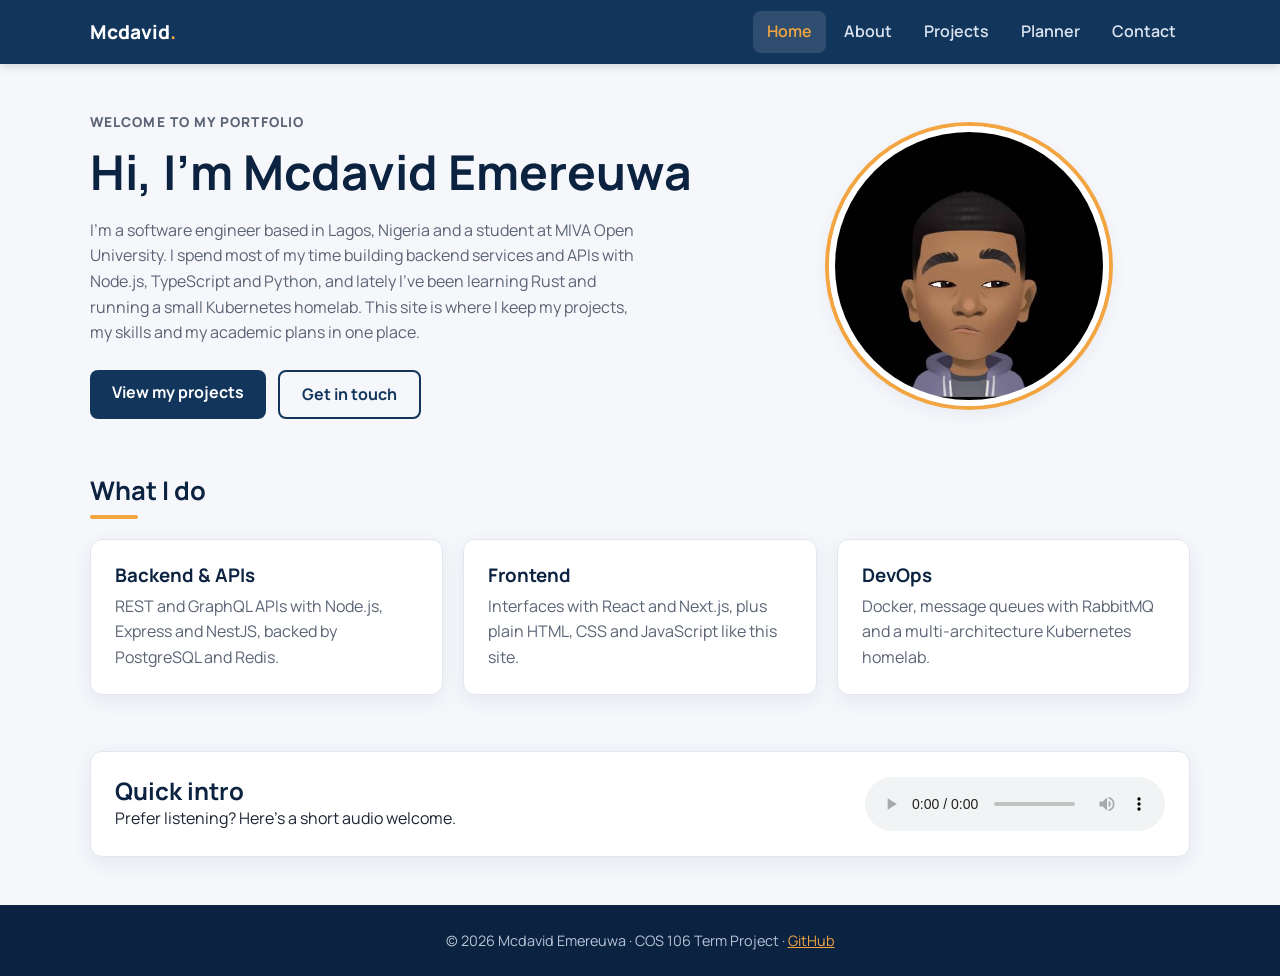
==== index.html @ a4d18cee "Add COS 106 student portfolio and academic planner Multi-page responsive site (home, about, projects" ====
<!DOCTYPE html>
<html lang="en">
<head>
  <meta charset="UTF-8">
  <meta name="viewport" content="width=device-width, initial-scale=1.0">
  <meta name="description" content="Mcdavid Emereuwa - student portfolio and academic planner">
  <title>Home | Mcdavid Emereuwa</title>
  <link rel="preconnect" href="https://fonts.googleapis.com">
  <link rel="preconnect" href="https://fonts.gstatic.com" crossorigin>
  <link href="https://fonts.googleapis.com/css2?family=Manrope:wght@400;600;700;800&display=swap" rel="stylesheet">
  <link rel="stylesheet" href="css/style.css">
</head>
<body>
  <header class="site-header">
    <nav class="nav container" aria-label="Main navigation">
      <a href="index.html" class="logo">Mcdavid<span>.</span></a>
      <button class="nav-toggle" aria-label="Toggle menu" aria-expanded="false">&#9776;</button>
      <ul class="nav-links">
        <li><a href="index.html" aria-current="page">Home</a></li>
        <li><a href="about.html">About</a></li>
        <li><a href="projects.html">Projects</a></li>
        <li><a href="planner.html">Planner</a></li>
        <li><a href="contact.html">Contact</a></li>
      </ul>
    </nav>
  </header>

  <main class="container">
    <section class="hero">
      <div class="hero-text">
        <p class="eyebrow">Welcome to my portfolio</p>
        <h1>Hi, I'm Mcdavid Emereuwa</h1>
        <p>
          I'm a software engineer based in Lagos, Nigeria and a student at MIVA Open University.
          I spend most of my time building backend services and APIs with Node.js, TypeScript and
          Python, and lately I've been learning Rust and running a small Kubernetes homelab.
          This site is where I keep my projects, my skills and my academic plans in one place.
        </p>
        <div class="hero-actions">
          <a href="projects.html" class="btn">View my projects</a>
          <a href="contact.html" class="btn btn-outline">Get in touch</a>
        </div>
      </div>
      <figure class="hero-photo">
        <img src="images/avatar.jpg" alt="Photo of Mcdavid Emereuwa">
      </figure>
    </section>

    <section>
      <h2 class="section-title">What I do</h2>
      <div class="highlights">
        <article class="card">
          <h3>Backend &amp; APIs</h3>
          <p>REST and GraphQL APIs with Node.js, Express and NestJS, backed by PostgreSQL and Redis.</p>
        </article>
        <article class="card">
          <h3>Frontend</h3>
          <p>Interfaces with React and Next.js, plus plain HTML, CSS and JavaScript like this site.</p>
        </article>
        <article class="card">
          <h3>DevOps</h3>
          <p>Docker, message queues with RabbitMQ and a multi-architecture Kubernetes homelab.</p>
        </article>
      </div>
    </section>

    <section class="card intro-audio">
      <div>
        <h2>Quick intro</h2>
        <p>Prefer listening? Here's a short audio welcome.</p>
      </div>
      <audio controls preload="metadata">
        <source src="media/intro.m4a" type="audio/mp4">
        Your browser does not support the audio element.
      </audio>
    </section>
  </main>

  <footer class="site-footer">
    <p>&copy; <span id="year"></span> Mcdavid Emereuwa &middot; COS 106 Term Project &middot;
      <a href="https://github.com/Mcdavid95" target="_blank" rel="noopener">GitHub</a></p>
  </footer>

  <script src="js/main.js"></script>
</body>
</html>
---- css/style.css ----
/* ---------- variables ---------- */
:root {
  --navy: #12355b;
  --navy-dark: #0b2240;
  --accent: #f2a541;
  --bg: #f6f7fb;
  --card: #ffffff;
  --text: #1d2433;
  --muted: #5b6475;
  --line: #e2e6ef;
  --success: #2e8b57;
  --danger: #d64545;
  --radius: 12px;
  --shadow: 0 6px 20px rgba(18, 53, 91, 0.08);
}

/* ---------- base ---------- */
* {
  box-sizing: border-box;
  margin: 0;
  padding: 0;
}

html {
  scroll-behavior: smooth;
}

body {
  font-family: 'Manrope', system-ui, -apple-system, sans-serif;
  color: var(--text);
  background: var(--bg);
  line-height: 1.6;
  min-height: 100vh;
  display: grid;
  grid-template-rows: auto 1fr auto;
}

img {
  max-width: 100%;
  display: block;
}

a {
  color: var(--navy);
}

h1,
h2,
h3 {
  line-height: 1.25;
  color: var(--navy-dark);
}

.container {
  width: min(1100px, 100% - 32px);
  margin-inline: auto;
}

main {
  padding-block: 48px;
  animation: fadeUp 0.5s ease both;
}

section + section {
  margin-top: 56px;
}

.section-title {
  font-size: 1.6rem;
  margin-bottom: 20px;
}

.section-title::after {
  content: '';
  display: block;
  width: 48px;
  height: 4px;
  margin-top: 8px;
  border-radius: 4px;
  background: var(--accent);
}

.page-intro {
  max-width: 640px;
  margin-bottom: 32px;
  color: var(--muted);
}

/* ---------- header + nav ---------- */
.site-header {
  position: sticky;
  top: 0;
  z-index: 10;
  background: var(--navy);
  box-shadow: 0 2px 10px rgba(0, 0, 0, 0.15);
}

.nav {
  display: grid;
  grid-template-columns: auto 1fr;
  align-items: center;
  gap: 16px;
  min-height: 64px;
}

.logo {
  color: #fff;
  font-weight: 800;
  font-size: 1.2rem;
  text-decoration: none;
}

.logo span {
  color: var(--accent);
}

.nav-links {
  list-style: none;
  display: flex;
  justify-content: flex-end;
  gap: 4px;
}

.nav-links a {
  display: block;
  padding: 8px 14px;
  border-radius: 8px;
  color: #dbe4f0;
  text-decoration: none;
  font-weight: 600;
  transition: background 0.2s ease, color 0.2s ease;
}

.nav-links a:hover,
.nav-links a[aria-current='page'] {
  background: rgba(255, 255, 255, 0.12);
  color: var(--accent);
}

.nav-toggle {
  display: none;
  justify-self: end;
  background: none;
  border: 2px solid rgba(255, 255, 255, 0.4);
  border-radius: 8px;
  color: #fff;
  font-size: 1.2rem;
  padding: 4px 10px;
  cursor: pointer;
}

/* ---------- buttons ---------- */
.btn {
  display: inline-block;
  padding: 10px 22px;
  border: none;
  border-radius: 8px;
  background: var(--navy);
  color: #fff;
  font: inherit;
  font-weight: 700;
  text-decoration: none;
  cursor: pointer;
  transition: transform 0.2s ease, background 0.2s ease;
}

.btn:hover {
  background: var(--navy-dark);
  transform: translateY(-2px);
}

.btn-accent {
  background: var(--accent);
  color: var(--navy-dark);
}

.btn-accent:hover {
  background: #e8952a;
}

.btn-outline {
  background: transparent;
  color: var(--navy);
  border: 2px solid var(--navy);
}

.btn-outline:hover {
  background: var(--navy);
  color: #fff;
}

/* ---------- cards ---------- */
.card {
  background: var(--card);
  border: 1px solid var(--line);
  border-radius: var(--radius);
  box-shadow: var(--shadow);
  padding: 24px;
}

/* ---------- home ---------- */
.hero {
  display: grid;
  grid-template-columns: 1.4fr 1fr;
  grid-template-areas: 'text photo';
  align-items: center;
  gap: 40px;
}

.hero-text {
  grid-area: text;
}

.hero-photo {
  grid-area: photo;
  justify-self: center;
}

.hero-photo img {
  width: 280px;
  aspect-ratio: 1;
  object-fit: cover;
  border-radius: 50%;
  border: 6px solid #fff;
  box-shadow: 0 0 0 4px var(--accent), var(--shadow);
}

.eyebrow {
  color: var(--accent);
  font-weight: 800;
  text-transform: uppercase;
  letter-spacing: 0.08em;
  font-size: 0.85rem;
}

.hero h1 {
  font-size: clamp(2rem, 5vw, 3rem);
  margin: 8px 0 16px;
}

.hero p {
  color: var(--muted);
  max-width: 560px;
}

.hero-actions {
  display: flex;
  flex-wrap: wrap;
  gap: 12px;
  margin-top: 24px;
}

.highlights {
  display: grid;
  grid-template-columns: repeat(auto-fit, minmax(220px, 1fr));
  gap: 20px;
}

.highlights h3 {
  margin-bottom: 6px;
}

.highlights p {
  color: var(--muted);
}

.intro-audio {
  display: grid;
  grid-template-columns: 1fr auto;
  align-items: center;
  gap: 20px;
}

.intro-audio audio {
  width: 300px;
  max-width: 100%;
}

/* ---------- about ---------- */
.about-grid {
  display: grid;
  grid-template-columns: repeat(2, 1fr);
  gap: 24px;
}

.about-grid h3 {
  margin-bottom: 10px;
}

.timeline {
  list-style: none;
  display: grid;
  gap: 14px;
}

.timeline li {
  padding-left: 16px;
  border-left: 3px solid var(--accent);
}

.timeline strong {
  display: block;
}

.timeline span {
  color: var(--muted);
  font-size: 0.95rem;
}

.tags {
  list-style: none;
  display: flex;
  flex-wrap: wrap;
  gap: 8px;
}

.tags li {
  padding: 4px 12px;
  border-radius: 999px;
  background: #e8eef7;
  color: var(--navy);
  font-weight: 600;
  font-size: 0.9rem;
}

.table-wrap {
  overflow-x: auto;
}

table {
  width: 100%;
  border-collapse: collapse;
  background: var(--card);
  border-radius: var(--radius);
  overflow: hidden;
  box-shadow: var(--shadow);
}

caption {
  text-align: left;
  padding-bottom: 10px;
  color: var(--muted);
}

th,
td {
  padding: 12px 16px;
  text-align: left;
  border-bottom: 1px solid var(--line);
}

th {
  background: var(--navy);
  color: #fff;
}

tbody tr:hover {
  background: #f1f4fa;
}

/* ---------- projects ---------- */
.projects {
  display: grid;
  grid-template-columns: repeat(auto-fit, minmax(260px, 1fr));
  gap: 24px;
}

.project {
  display: grid;
  grid-template-rows: auto 1fr;
  padding: 0;
  overflow: hidden;
  transition: transform 0.25s ease, box-shadow 0.25s ease;
}

.project:hover {
  transform: translateY(-6px);
  box-shadow: 0 14px 30px rgba(18, 53, 91, 0.16);
}

.project img {
  width: 100%;
  aspect-ratio: 16 / 9;
  object-fit: cover;
}

.project-body {
  display: grid;
  grid-template-rows: auto 1fr auto;
  gap: 10px;
  padding: 20px;
}

.project-body p {
  color: var(--muted);
}

.project-links {
  display: flex;
  flex-wrap: wrap;
  gap: 10px;
}

.project-links a {
  font-weight: 700;
}

/* ---------- planner ---------- */
.planner {
  display: grid;
  grid-template-columns: 320px 1fr;
  align-items: start;
  gap: 24px;
}

.task-form {
  display: grid;
  gap: 14px;
}

.planner-head {
  display: flex;
  flex-wrap: wrap;
  justify-content: space-between;
  align-items: center;
  gap: 12px;
  margin-bottom: 16px;
}

.filters {
  display: flex;
  gap: 6px;
}

.filters button {
  padding: 6px 14px;
  border: 1px solid var(--line);
  border-radius: 999px;
  background: #fff;
  font: inherit;
  font-size: 0.9rem;
  cursor: pointer;
  transition: background 0.2s ease;
}

.filters button.active {
  background: var(--navy);
  border-color: var(--navy);
  color: #fff;
}

.task-list {
  list-style: none;
  display: grid;
  gap: 10px;
}

.task {
  display: grid;
  grid-template-columns: auto 1fr auto;
  align-items: center;
  gap: 14px;
  padding: 14px 16px;
  border: 1px solid var(--line);
  border-left: 4px solid var(--accent);
  border-radius: 10px;
  background: #fff;
  animation: fadeUp 0.3s ease both;
}

.task input {
  width: 20px;
  height: 20px;
  accent-color: var(--success);
  cursor: pointer;
}

.task-title {
  font-weight: 600;
}

.task-due {
  display: block;
  color: var(--muted);
  font-size: 0.85rem;
}

.task.done {
  border-left-color: var(--success);
  opacity: 0.7;
}

.task.done .task-title {
  text-decoration: line-through;
}

.delete-btn {
  background: none;
  border: none;
  color: var(--danger);
  font: inherit;
  font-weight: 700;
  cursor: pointer;
}

.empty {
  padding: 24px;
  text-align: center;
  color: var(--muted);
}

/* ---------- forms ---------- */
.field {
  display: grid;
  gap: 6px;
}

.field label {
  font-weight: 700;
}

.field input,
.field select,
.field textarea {
  padding: 10px 12px;
  border: 1px solid var(--line);
  border-radius: 8px;
  font: inherit;
  transition: border-color 0.2s ease, box-shadow 0.2s ease;
}

.field input:focus,
.field select:focus,
.field textarea:focus {
  outline: none;
  border-color: var(--navy);
  box-shadow: 0 0 0 3px rgba(18, 53, 91, 0.15);
}

.field.invalid input,
.field.invalid textarea {
  border-color: var(--danger);
}

.error {
  min-height: 1.2em;
  color: var(--danger);
  font-size: 0.85rem;
}

.contact {
  display: grid;
  grid-template-columns: 1fr 1.5fr;
  align-items: start;
  gap: 24px;
}

.contact-form {
  display: grid;
  grid-template-columns: repeat(2, 1fr);
  gap: 8px 18px;
}

.contact-form .full {
  grid-column: 1 / -1;
}

.contact-info ul {
  list-style: none;
  display: grid;
  gap: 12px;
  margin-top: 16px;
}

.success {
  display: none;
  grid-column: 1 / -1;
  padding: 12px 16px;
  border-radius: 8px;
  background: #e6f4ec;
  color: var(--success);
  font-weight: 700;
}

.success.show {
  display: block;
  animation: fadeUp 0.3s ease both;
}

/* ---------- footer ---------- */
.site-footer {
  padding-block: 24px;
  background: var(--navy-dark);
  color: #b8c4d6;
  text-align: center;
  font-size: 0.9rem;
}

.site-footer a {
  color: var(--accent);
}

/* ---------- animation ---------- */
@keyframes fadeUp {
  from {
    opacity: 0;
    transform: translateY(12px);
  }
  to {
    opacity: 1;
    transform: translateY(0);
  }
}

/* ---------- responsive ---------- */
@media (max-width: 860px) {
  .planner,
  .contact,
  .about-grid {
    grid-template-columns: 1fr;
  }
}

@media (max-width: 720px) {
  .nav-toggle {
    display: block;
  }

  .nav-links {
    display: none;
    grid-column: 1 / -1;
    flex-direction: column;
    padding-bottom: 12px;
  }

  .nav-links.open {
    display: flex;
  }

  .hero {
    grid-template-columns: 1fr;
    grid-template-areas:
      'photo'
      'text';
    text-align: center;
  }

  .hero p {
    margin-inline: auto;
  }

  .hero-actions {
    justify-content: center;
  }

  .hero-photo img {
    width: 200px;
  }

  .intro-audio,
  .contact-form {
    grid-template-columns: 1fr;
  }
}
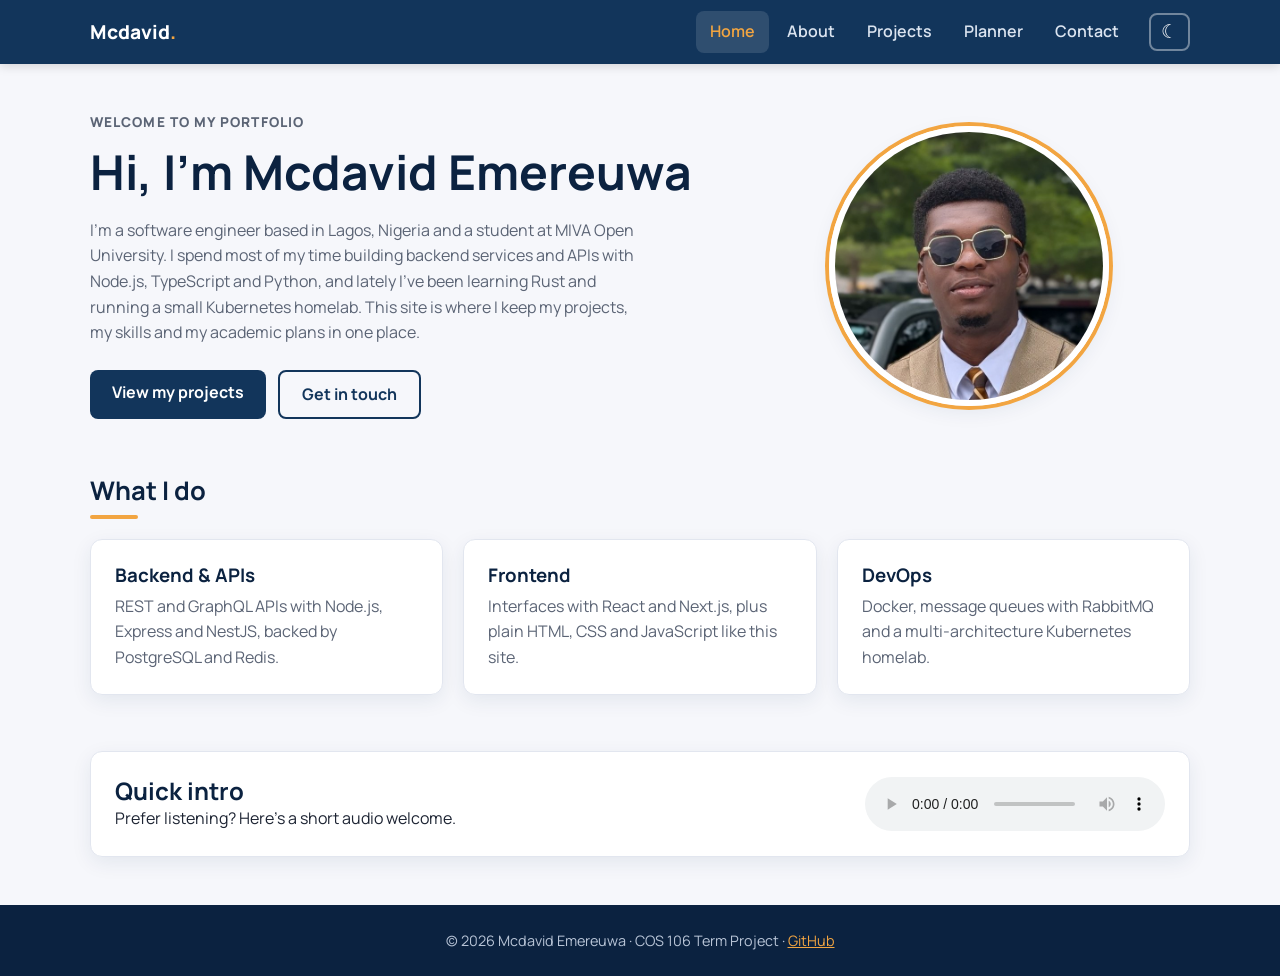
==== commit b65d7df2: "Add dark and light mode with a theme toggle" ====
--- a/index.html
+++ b/index.html
@@ -9,12 +9,20 @@
   <link rel="preconnect" href="https://fonts.gstatic.com" crossorigin>
   <link href="https://fonts.googleapis.com/css2?family=Manrope:wght@400;600;700;800&display=swap" rel="stylesheet">
   <link rel="stylesheet" href="css/style.css">
+  <script>
+    // apply the saved theme before the page paints to avoid a flash
+    try {
+      const savedTheme = localStorage.getItem('theme');
+      if (savedTheme) document.documentElement.dataset.theme = savedTheme;
+    } catch (error) {}
+  </script>
 </head>
 <body>
   <header class="site-header">
     <nav class="nav container" aria-label="Main navigation">
       <a href="index.html" class="logo">Mcdavid<span>.</span></a>
       <button class="nav-toggle" aria-label="Toggle menu" aria-expanded="false">&#9776;</button>
+      <button class="theme-toggle" type="button" aria-label="Switch to dark mode">&#9790;</button>
       <ul class="nav-links">
         <li><a href="index.html" aria-current="page">Home</a></li>
         <li><a href="about.html">About</a></li>
--- a/css/style.css
+++ b/css/style.css
@@ -12,6 +12,50 @@
   --danger: #d64545;
   --radius: 12px;
   --shadow: 0 6px 20px rgba(18, 53, 91, 0.08);
+  --heading: var(--navy-dark);
+  --link: var(--navy);
+  --tag-bg: #e8eef7;
+  --row-hover: #f1f4fa;
+  --success-bg: #e6f4ec;
+  color-scheme: light;
+}
+
+/* dark theme: follows the system setting unless the user picked light */
+@media (prefers-color-scheme: dark) {
+  :root:not([data-theme='light']) {
+    --bg: #0e1521;
+    --card: #162133;
+    --text: #e4e9f1;
+    --muted: #9ba8bb;
+    --line: #263449;
+    --success: #4cc38a;
+    --danger: #ef6b6b;
+    --shadow: 0 6px 20px rgba(0, 0, 0, 0.35);
+    --heading: #eef2f8;
+    --link: #8db7e6;
+    --tag-bg: #1f2d42;
+    --row-hover: #1c2839;
+    --success-bg: #173226;
+    color-scheme: dark;
+  }
+}
+
+/* dark theme picked with the toggle button */
+:root[data-theme='dark'] {
+  --bg: #0e1521;
+  --card: #162133;
+  --text: #e4e9f1;
+  --muted: #9ba8bb;
+  --line: #263449;
+  --success: #4cc38a;
+  --danger: #ef6b6b;
+  --shadow: 0 6px 20px rgba(0, 0, 0, 0.35);
+  --heading: #eef2f8;
+  --link: #8db7e6;
+  --tag-bg: #1f2d42;
+  --row-hover: #1c2839;
+  --success-bg: #173226;
+  color-scheme: dark;
 }
 
 /* ---------- base ---------- */
@@ -41,14 +85,14 @@
 }
 
 a {
-  color: var(--navy);
+  color: var(--link);
 }
 
 h1,
 h2,
 h3 {
   line-height: 1.25;
-  color: var(--navy-dark);
+  color: var(--heading);
 }
 
 .container {
@@ -97,13 +141,15 @@
 
 .nav {
   display: grid;
-  grid-template-columns: auto 1fr;
+  grid-template-columns: auto 1fr auto;
+  grid-template-areas: 'logo links theme';
   align-items: center;
   gap: 16px;
   min-height: 64px;
 }
 
 .logo {
+  grid-area: logo;
   color: #fff;
   font-weight: 800;
   font-size: 1.2rem;
@@ -115,6 +161,7 @@
 }
 
 .nav-links {
+  grid-area: links;
   list-style: none;
   display: flex;
   justify-content: flex-end;
@@ -137,16 +184,32 @@
   color: var(--accent);
 }
 
-.nav-toggle {
-  display: none;
-  justify-self: end;
+.nav-toggle,
+.theme-toggle {
   background: none;
   border: 2px solid rgba(255, 255, 255, 0.4);
   border-radius: 8px;
   color: #fff;
   font-size: 1.2rem;
+  line-height: 1.4;
   padding: 4px 10px;
   cursor: pointer;
+  transition: border-color 0.2s ease, color 0.2s ease;
+}
+
+.nav-toggle:hover,
+.theme-toggle:hover {
+  border-color: var(--accent);
+  color: var(--accent);
+}
+
+.nav-toggle {
+  display: none;
+  grid-area: menu;
+}
+
+.theme-toggle {
+  grid-area: theme;
 }
 
 /* ---------- buttons ---------- */
@@ -180,8 +243,8 @@
 
 .btn-outline {
   background: transparent;
-  color: var(--navy);
-  border: 2px solid var(--navy);
+  color: var(--link);
+  border: 2px solid var(--link);
 }
 
 .btn-outline:hover {
@@ -221,7 +284,7 @@
   aspect-ratio: 1;
   object-fit: cover;
   border-radius: 50%;
-  border: 6px solid #fff;
+  border: 6px solid var(--card);
   box-shadow: 0 0 0 4px var(--accent), var(--shadow);
 }
 
@@ -317,8 +380,8 @@
 .tags li {
   padding: 4px 12px;
   border-radius: 999px;
-  background: #e8eef7;
-  color: var(--navy);
+  background: var(--tag-bg);
+  color: var(--link);
   font-weight: 600;
   font-size: 0.9rem;
 }
@@ -355,13 +418,13 @@
 }
 
 tbody tr:hover {
-  background: #f1f4fa;
+  background: var(--row-hover);
 }
 
 /* ---------- projects ---------- */
 .projects {
   display: grid;
-  grid-template-columns: repeat(auto-fit, minmax(260px, 1fr));
+  grid-template-columns: repeat(2, 1fr);
   gap: 24px;
 }
 
@@ -436,7 +499,8 @@
   padding: 6px 14px;
   border: 1px solid var(--line);
   border-radius: 999px;
-  background: #fff;
+  background: var(--card);
+  color: var(--text);
   font: inherit;
   font-size: 0.9rem;
   cursor: pointer;
@@ -464,7 +528,7 @@
   border: 1px solid var(--line);
   border-left: 4px solid var(--accent);
   border-radius: 10px;
-  background: #fff;
+  background: var(--card);
   animation: fadeUp 0.3s ease both;
 }
 
@@ -525,6 +589,8 @@
   padding: 10px 12px;
   border: 1px solid var(--line);
   border-radius: 8px;
+  background: var(--card);
+  color: var(--text);
   font: inherit;
   transition: border-color 0.2s ease, box-shadow 0.2s ease;
 }
@@ -533,7 +599,7 @@
 .field select:focus,
 .field textarea:focus {
   outline: none;
-  border-color: var(--navy);
+  border-color: var(--link);
   box-shadow: 0 0 0 3px rgba(18, 53, 91, 0.15);
 }
 
@@ -577,7 +643,7 @@
   grid-column: 1 / -1;
   padding: 12px 16px;
   border-radius: 8px;
-  background: #e6f4ec;
+  background: var(--success-bg);
   color: var(--success);
   font-weight: 700;
 }
@@ -622,13 +688,21 @@
 }
 
 @media (max-width: 720px) {
+  .nav {
+    grid-template-columns: auto 1fr auto auto;
+    grid-template-areas:
+      'logo . theme menu'
+      'links links links links';
+    grid-template-rows: 64px auto;
+    gap: 0 8px;
+  }
+
   .nav-toggle {
     display: block;
   }
 
   .nav-links {
     display: none;
-    grid-column: 1 / -1;
     flex-direction: column;
     padding-bottom: 12px;
   }
@@ -658,7 +732,8 @@
   }
 
   .intro-audio,
-  .contact-form {
+  .contact-form,
+  .projects {
     grid-template-columns: 1fr;
   }
 }
